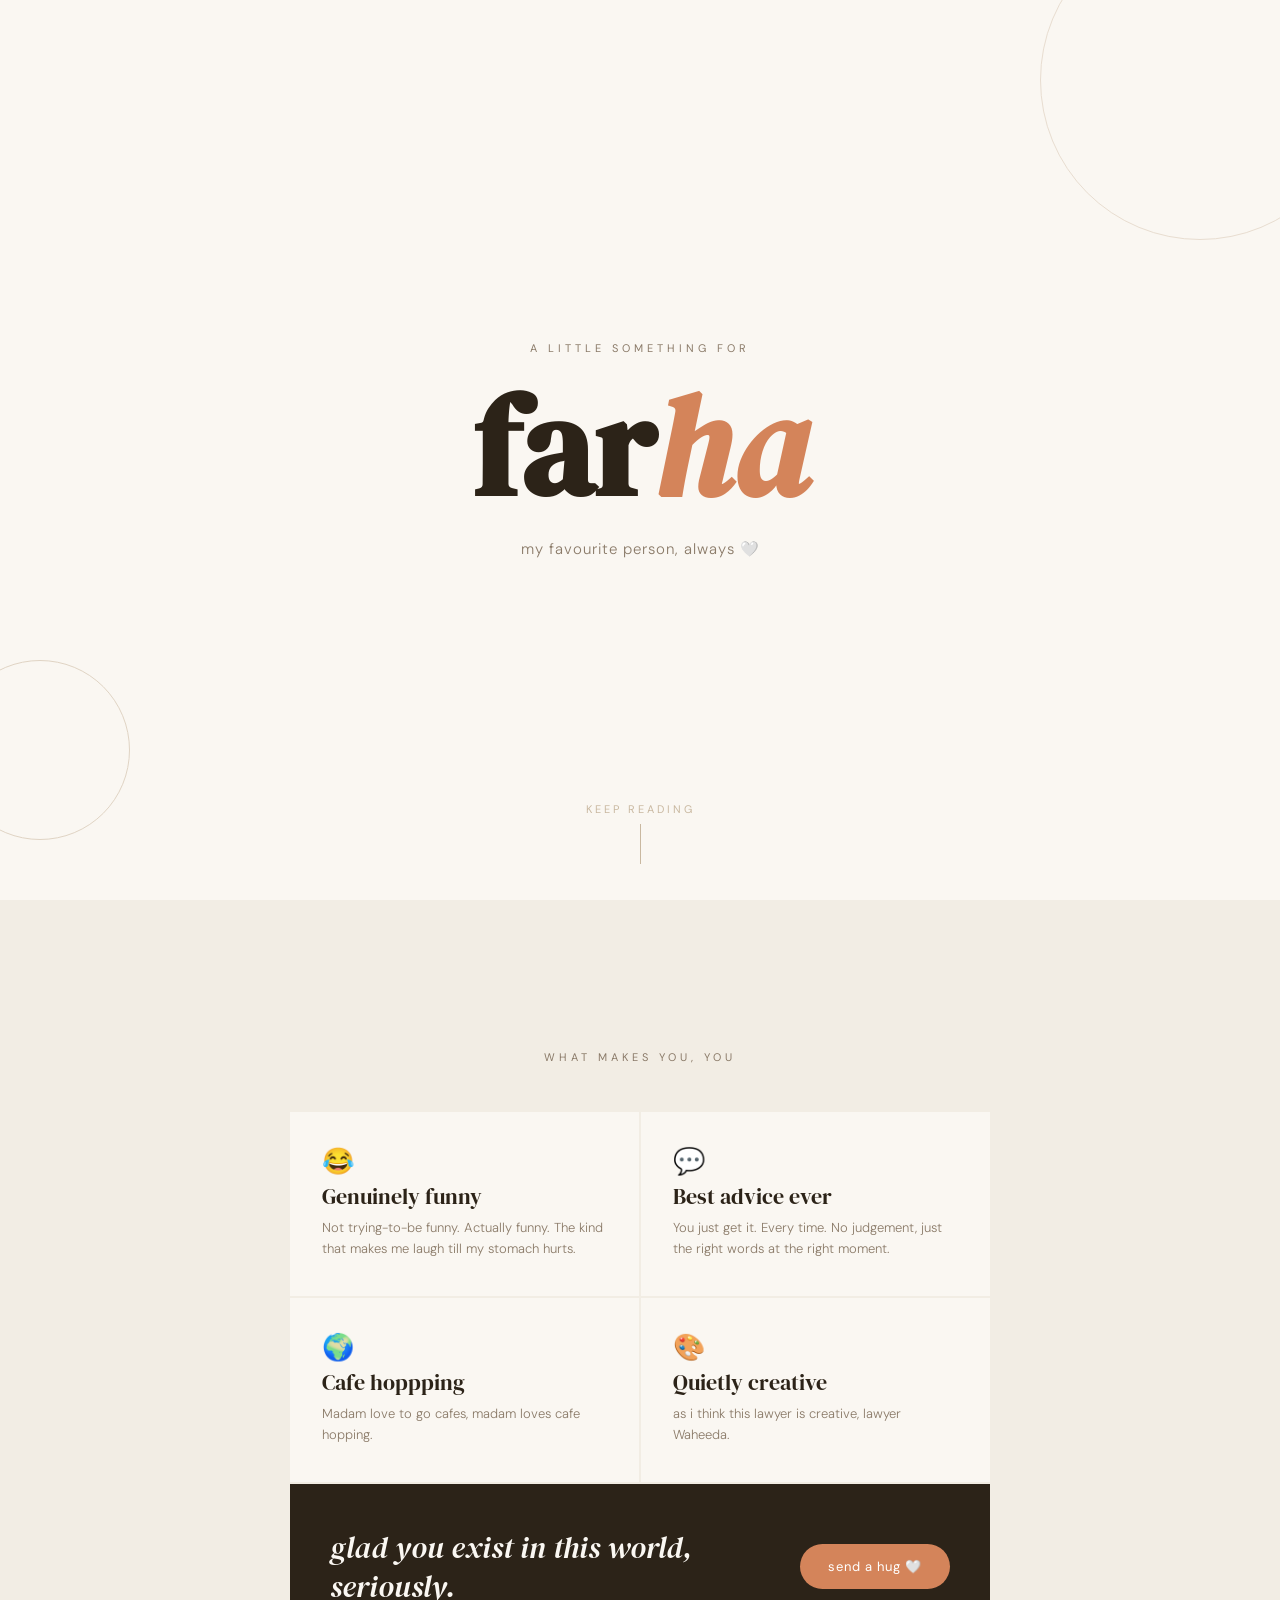
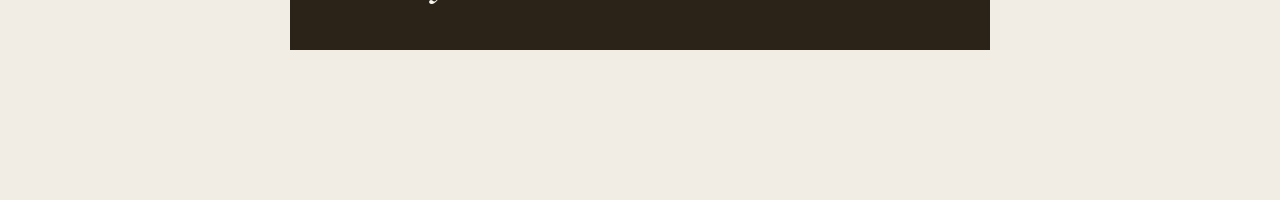
==== JB.html @ 73e87ca8 "for my friend" ====
<!DOCTYPE html>
<html lang="en">
<head>
  <meta charset="UTF-8"/>
  <meta name="viewport" content="width=device-width, initial-scale=1.0"/>
  <title>for farha 🤍</title>
  <link href="https://fonts.googleapis.com/css2?family=DM+Serif+Display:ital@0;1&family=DM+Sans:wght@300;400;500&display=swap" rel="stylesheet"/>
  <style>
    *, *::before, *::after { margin: 0; padding: 0; box-sizing: border-box; }

    :root {
      --cream: #faf7f2;
      --soft: #f2ede4;
      --mid: #c9b8a0;
      --ink: #2c2318;
      --muted: #8a7a68;
      --accent: #d4845a;
    }

    html { scroll-behavior: smooth; scroll-snap-type: y mandatory; }

    body {
      font-family: 'DM Sans', sans-serif;
      background: var(--cream);
      color: var(--ink);
      overflow-x: hidden;
    }

    /* ── PAGE SECTIONS ── */
    section {
      min-height: 100vh;
      scroll-snap-align: start;
      display: flex;
      flex-direction: column;
      align-items: center;
      justify-content: center;
      padding: 60px 24px;
      position: relative;
    }

    /* ── PAGE 1 ── */
    #page1 { background: var(--cream); }

    .tag {
      font-size: 11px;
      letter-spacing: 4px;
      text-transform: uppercase;
      color: var(--muted);
      margin-bottom: 28px;
      opacity: 0;
      animation: fadeUp 0.8s ease 0.2s forwards;
    }

    .hero-name {
      font-family: 'DM Serif Display', serif;
      font-size: clamp(72px, 16vw, 140px);
      line-height: 0.92;
      color: var(--ink);
      text-align: center;
      opacity: 0;
      animation: fadeUp 0.9s ease 0.4s forwards;
    }

    .hero-name em {
      font-style: italic;
      color: var(--accent);
    }

    .subtitle {
      margin-top: 28px;
      font-size: 15px;
      font-weight: 300;
      color: var(--muted);
      letter-spacing: 1px;
      opacity: 0;
      animation: fadeUp 0.9s ease 0.65s forwards;
    }

    .scroll-hint {
      position: absolute;
      bottom: 36px;
      display: flex;
      flex-direction: column;
      align-items: center;
      gap: 8px;
      opacity: 0;
      animation: fadeUp 0.9s ease 1.1s forwards;
      cursor: pointer;
    }
    .scroll-hint span {
      font-size: 11px;
      letter-spacing: 3px;
      text-transform: uppercase;
      color: var(--mid);
    }
    .arrow {
      width: 1px;
      height: 40px;
      background: var(--mid);
      position: relative;
      overflow: hidden;
    }
    .arrow::after {
      content: '';
      position: absolute;
      top: -100%;
      left: 0;
      width: 100%;
      height: 100%;
      background: var(--accent);
      animation: slide 1.6s ease-in-out infinite;
    }
    @keyframes slide { to { top: 200%; } }

    /* ── DECO CIRCLES ── */
    .deco {
      position: absolute;
      border-radius: 50%;
      pointer-events: none;
    }
    .deco-1 {
      width: 320px; height: 320px;
      border: 1px solid #e8ddd0;
      top: -80px; right: -80px;
      animation: spin 40s linear infinite;
    }
    .deco-2 {
      width: 180px; height: 180px;
      border: 1px solid #e0d4c4;
      bottom: 60px; left: -50px;
    }
    @keyframes spin { to { transform: rotate(360deg); } }

    /* ── PAGE 2 ── */
    #page2 { background: var(--soft); gap: 0; }

    .page2-inner {
      width: 100%;
      max-width: 700px;
      display: flex;
      flex-direction: column;
      gap: 0;
    }

    .section-label {
      font-size: 11px;
      letter-spacing: 4px;
      text-transform: uppercase;
      color: var(--muted);
      margin-bottom: 48px;
      text-align: center;
    }

    /* trait cards */
    .traits {
      display: grid;
      grid-template-columns: 1fr 1fr;
      gap: 2px;
      margin-bottom: 2px;
    }

    .trait {
      background: var(--cream);
      padding: 36px 32px;
      display: flex;
      flex-direction: column;
      gap: 10px;
      transition: background 0.25s;
      cursor: default;
    }
    .trait:hover { background: #fff; }

    .trait-icon {
      font-size: 26px;
      line-height: 1;
    }

    .trait-title {
      font-family: 'DM Serif Display', serif;
      font-size: 22px;
      color: var(--ink);
      line-height: 1.1;
    }

    .trait-desc {
      font-size: 13px;
      color: var(--muted);
      font-weight: 300;
      line-height: 1.6;
    }

    /* bottom banner */
    .bottom-banner {
      background: var(--ink);
      padding: 44px 40px;
      display: flex;
      align-items: center;
      justify-content: space-between;
      gap: 20px;
      flex-wrap: wrap;
    }

    .banner-text {
      font-family: 'DM Serif Display', serif;
      font-style: italic;
      font-size: clamp(22px, 4vw, 30px);
      color: var(--cream);
      line-height: 1.3;
      max-width: 400px;
    }

    .hug-btn {
      background: var(--accent);
      color: #fff;
      border: none;
      border-radius: 50px;
      padding: 14px 28px;
      font-family: 'DM Sans', sans-serif;
      font-size: 13px;
      letter-spacing: 1px;
      cursor: pointer;
      transition: opacity 0.2s, transform 0.15s;
      white-space: nowrap;
      flex-shrink: 0;
    }
    .hug-btn:hover { opacity: 0.88; transform: scale(1.03); }
    .hug-btn:active { transform: scale(0.97); }

    /* ── CONFETTI ── */
    .confetti-wrap {
      position: fixed;
      inset: 0;
      pointer-events: none;
      z-index: 9999;
      overflow: hidden;
    }
    .dot {
      position: absolute;
      top: -12px;
      border-radius: 50%;
      animation: rain linear forwards;
    }
    @keyframes rain { to { transform: translateY(110vh) rotate(540deg); opacity: 0; } }

    /* ── ANIMATIONS ── */
    @keyframes fadeUp {
      from { opacity: 0; transform: translateY(20px); }
      to   { opacity: 1; transform: translateY(0); }
    }

    .reveal {
      opacity: 0;
      transform: translateY(18px);
      transition: opacity 0.7s ease, transform 0.7s ease;
    }
    .reveal.visible { opacity: 1; transform: none; }

    /* responsive */
    @media (max-width: 520px) {
      .traits { grid-template-columns: 1fr; }
      .bottom-banner { flex-direction: column; align-items: flex-start; }
    }
  </style>
</head>
<body>

<div class="confetti-wrap" id="confetti"></div>

<!-- PAGE 1 -->
<section id="page1">
  <div class="deco deco-1"></div>
  <div class="deco deco-2"></div>

  <p class="tag">a little something for</p>

  <h1 class="hero-name">
    far<em>ha</em>
  </h1>

  <p class="subtitle">my favourite person, always 🤍</p>

  <div class="scroll-hint" onclick="document.getElementById('page2').scrollIntoView({behavior:'smooth'})">
    <span>keep reading</span>
    <div class="arrow"></div>
  </div>
</section>

<!-- PAGE 2 -->
<section id="page2">
  <div class="page2-inner">

    <p class="section-label reveal">what makes you, you</p>

    <div class="traits">
      <div class="trait reveal">
        <span class="trait-icon">😂</span>
        <p class="trait-title">Genuinely funny</p>
        <p class="trait-desc">Not trying-to-be funny. Actually funny. The kind that makes me laugh till my stomach hurts.</p>
      </div>

      <div class="trait reveal">
        <span class="trait-icon">💬</span>
        <p class="trait-title">Best advice ever</p>
        <p class="trait-desc">You just get it. Every time. No judgement, just the right words at the right moment.</p>
      </div>

      <div class="trait reveal">
        <span class="trait-icon">🌍</span>
        <p class="trait-title">Cafe hoppping</p>
        <p class="trait-desc">Madam love to go cafes, madam loves cafe hopping.</p>
      </div>

      <div class="trait reveal">
        <span class="trait-icon">🎨</span>
        <p class="trait-title">Quietly creative</p>
        <p class="trait-desc">as i think this lawyer is creative, lawyer Waheeda.</p>
      </div>
    </div>

    <div class="bottom-banner reveal">
      <p class="banner-text">glad you exist in this world, seriously.</p>
      <button class="hug-btn" onclick="sendHug()">send a hug 🤍</button>
    </div>

  </div>
</section>

<script>
  // scroll reveal
  const reveals = document.querySelectorAll('.reveal');
  const io = new IntersectionObserver(entries => {
    entries.forEach((e, i) => {
      if (e.isIntersecting) {
        setTimeout(() => e.target.classList.add('visible'), i * 80);
        io.unobserve(e.target);
      }
    });
  }, { threshold: 0.15 });
  reveals.forEach(el => io.observe(el));

  // confetti
  function sendHug() {
    const colors = ['#d4845a','#2c2318','#c9b8a0','#f2ede4','#e8b89a','#a06040'];
    const wrap = document.getElementById('confetti');
    for (let i = 0; i < 70; i++) {
      const d = document.createElement('div');
      d.className = 'dot';
      const size = 5 + Math.random() * 7;
      d.style.cssText = `
        left:${Math.random()*100}vw;
        width:${size}px; height:${size}px;
        background:${colors[Math.floor(Math.random()*colors.length)]};
        animation-duration:${1.4+Math.random()*1.6}s;
        animation-delay:${Math.random()*0.6}s;
        border-radius:${Math.random()>0.4?'50%':'3px'};
      `;
      wrap.appendChild(d);
      setTimeout(() => d.remove(), 3200);
    }
  }
</script>
</body>
</html>
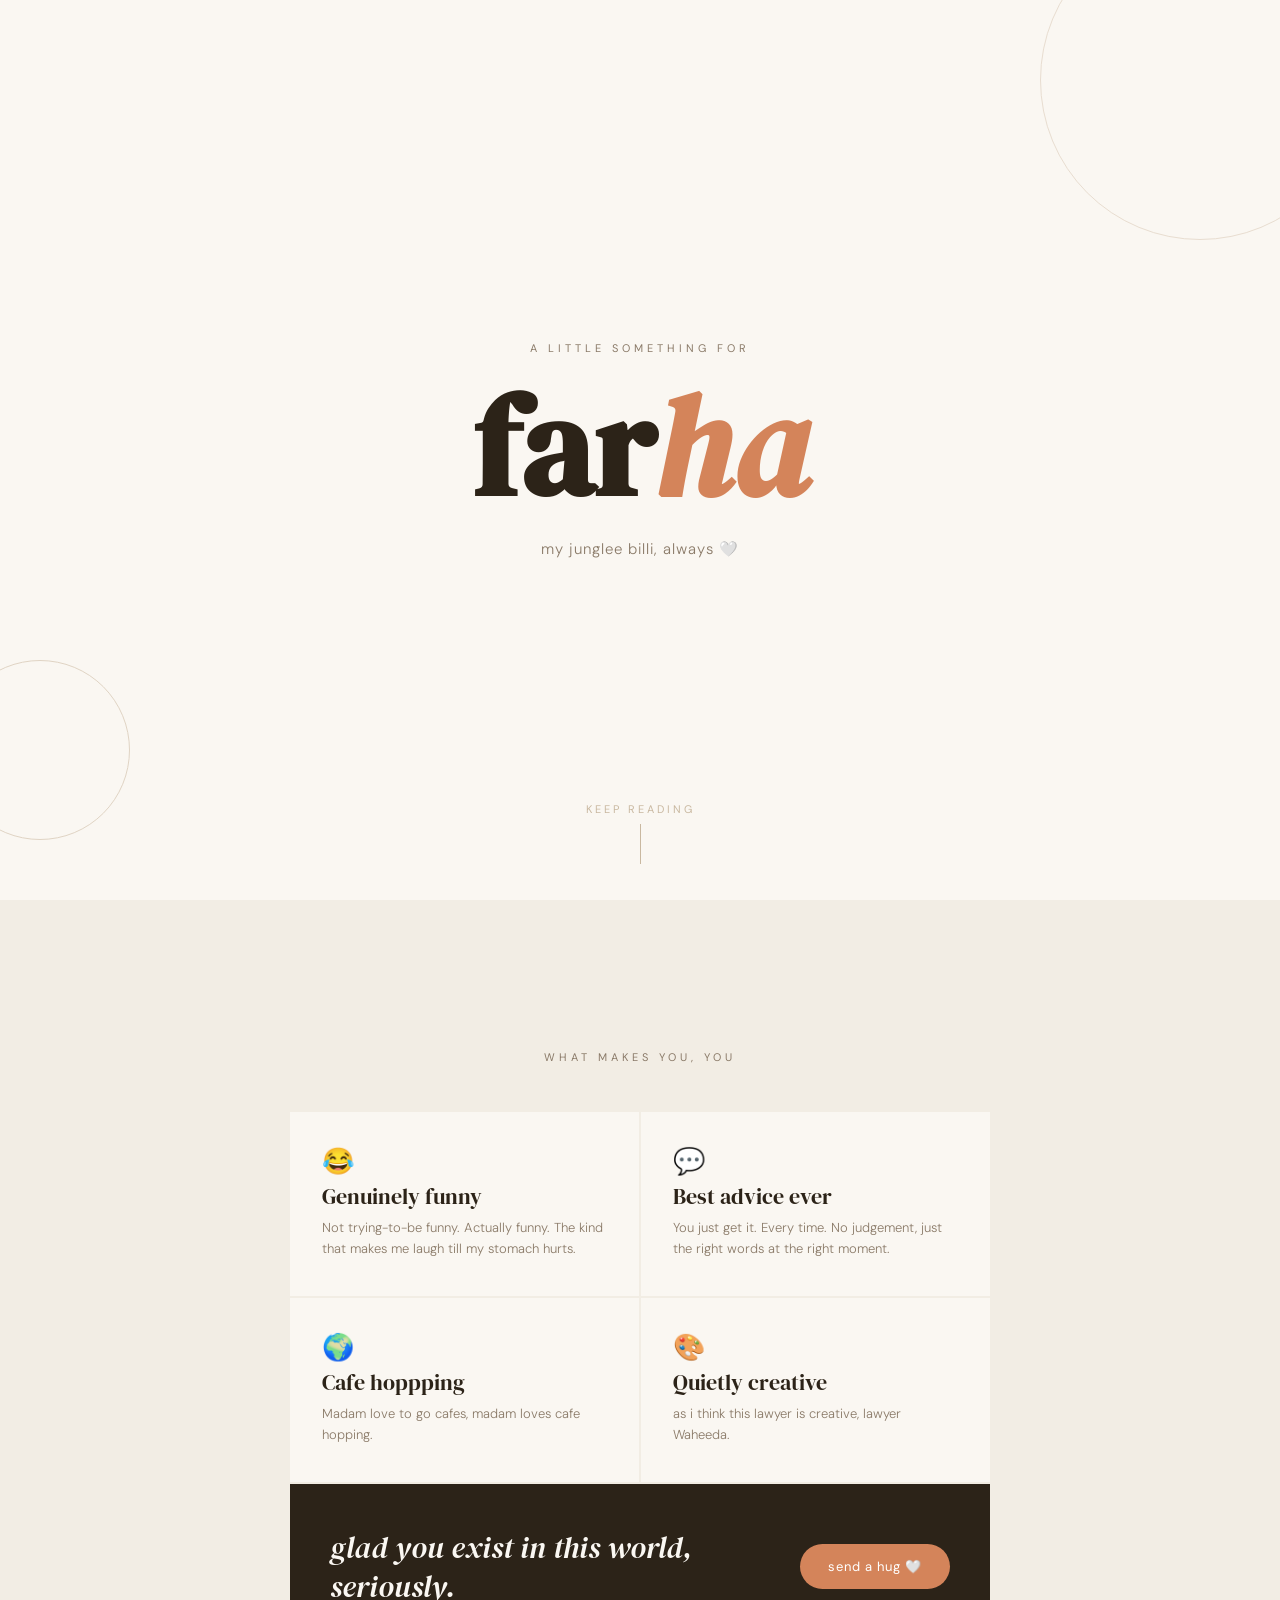
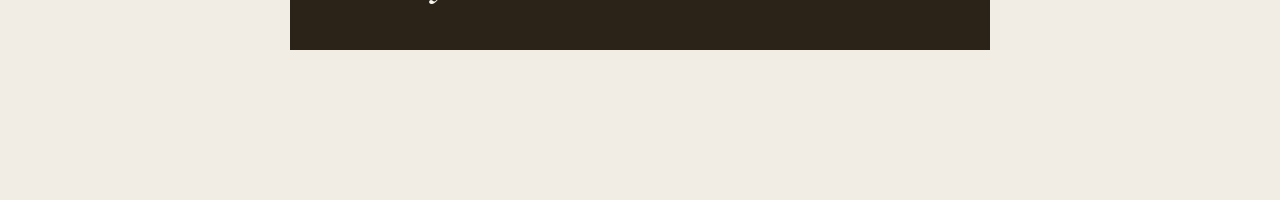
==== commit 4a2b492f: "Update subtitle text in JB.html" ====
--- a/JB.html
+++ b/JB.html
@@ -277,7 +277,7 @@
     far<em>ha</em>
   </h1>
 
-  <p class="subtitle">my favourite person, always 🤍</p>
+  <p class="subtitle">my junglee billi, always 🤍</p>
 
   <div class="scroll-hint" onclick="document.getElementById('page2').scrollIntoView({behavior:'smooth'})">
     <span>keep reading</span>
@@ -360,4 +360,4 @@
   }
 </script>
 </body>
-</html>+</html>
